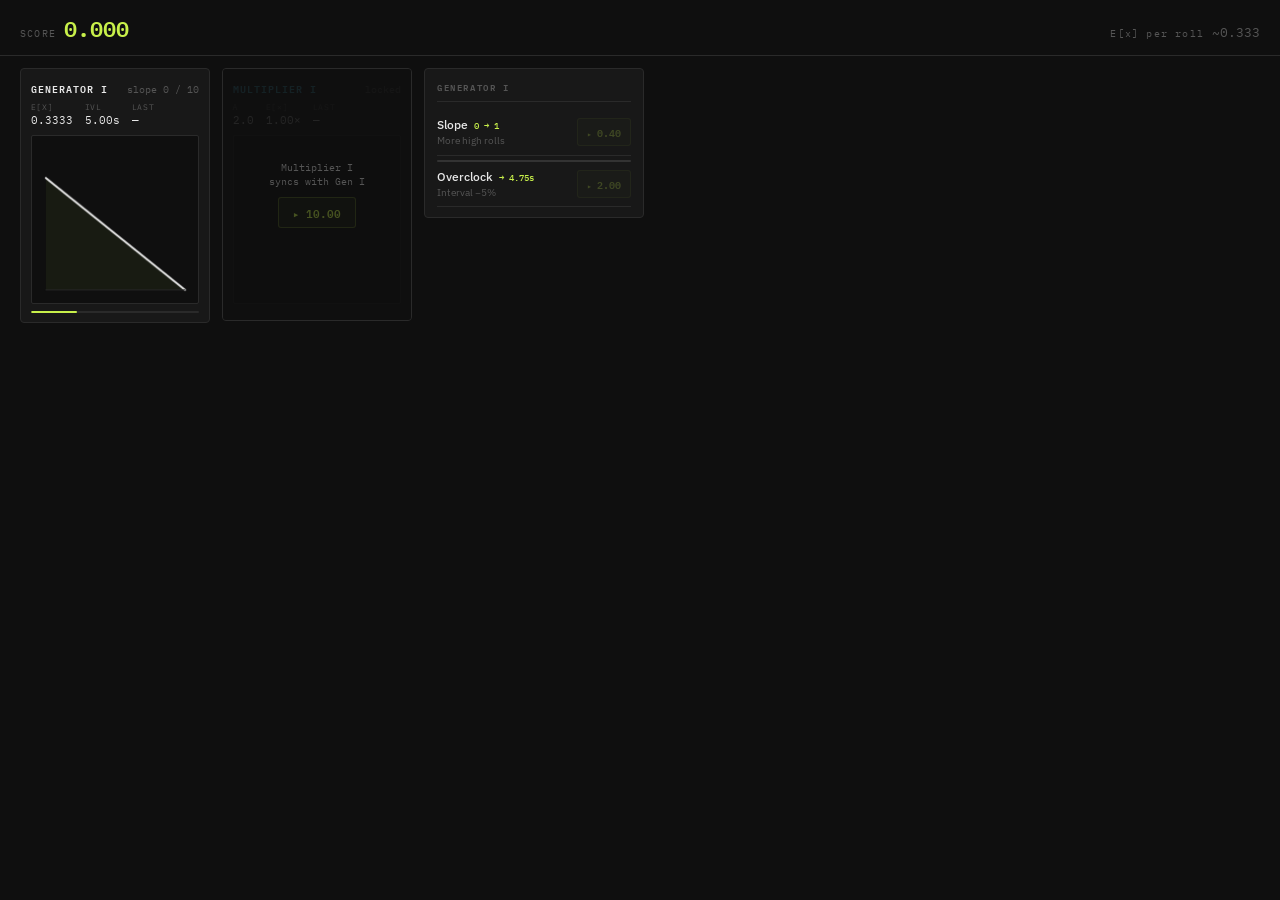
==== index.html @ d133bb8c "first commit" ====
<!DOCTYPE html>
<html lang="en">
<head>
  <meta charset="UTF-8">
  <meta name="viewport" content="width=device-width, initial-scale=1.0">
  <title>PDF Clicker</title>
  <link rel="stylesheet" href="style.css">
</head>
<body>

  <header>
    <div class="header-left">
      <span class="score-label">SCORE</span>
      <span id="score-val">0.000</span>
    </div>
    <div class="header-right">
      <span class="per-label">E[x] per roll</span>
      <span id="per-roll-val">~0.333</span>
    </div>
  </header>

  <main>

    <!-- Generator I -->
    <div class="gen-card">
      <div class="card-header">
        <span class="card-title">Generator I</span>
        <span class="card-sub" id="card-sub">slope 0/10</span>
      </div>
      <div class="card-stats">
        <div class="stat"><span class="stat-label">E[x]</span><span class="stat-val" id="stat-ev">0.333</span></div>
        <div class="stat"><span class="stat-label">ivl</span><span class="stat-val" id="stat-interval">5.0s</span></div>
        <div class="stat"><span class="stat-label">last</span><span class="stat-val" id="stat-last">—</span></div>
      </div>
      <canvas id="gen-canvas" class="gen-canvas"></canvas>
      <div class="timer-track"><div id="timer-bar" class="timer-fill"></div></div>
    </div>

    <!-- Multiplier I -->
    <div class="gen-card">
      <div class="card-header">
        <span class="card-title" style="color:var(--mult)">Multiplier I</span>
        <span class="card-sub" id="mult-sub">locked</span>
      </div>
      <div class="card-stats">
        <div class="stat"><span class="stat-label">α</span><span class="stat-val" id="mult-alpha">2.0</span></div>
        <div class="stat"><span class="stat-label">E[×]</span><span class="stat-val" id="mult-ev">1.00×</span></div>
        <div class="stat"><span class="stat-label">last</span><span class="stat-val" id="mult-last">—</span></div>
      </div>
      <canvas id="mult-canvas" class="gen-canvas"></canvas>
      <!-- no timer bar — synced to gen1 -->
      <div class="lock-overlay" id="lock-overlay">
        <div class="lock-label">Multiplier I<br>syncs with Gen I</div>
        <button class="lock-btn" id="btn-unlock-mult">▸ 10.00</button>
      </div>
    </div>

    <!-- Upgrades -->
    <div class="upgrades-panel" id="upgrades-panel">
      <div class="panel-title">Generator I</div>

      <div class="upgrade-row" id="upg-slope">
        <div class="upg-info">
          <div class="upg-name">Slope <span class="upg-step" id="upg-slope-step">0→1</span></div>
          <div class="upg-desc">More high rolls</div>
        </div>
        <button class="upg-btn" id="btn-slope"><span id="cost-slope">—</span></button>
      </div>

      <div class="upgrade-row" id="upg-speed">
        <div class="upg-info">
          <div class="upg-name">Overclock <span class="upg-step" id="upg-speed-step"></span></div>
          <div class="upg-desc">Interval −5%</div>
        </div>
        <button class="upg-btn" id="btn-speed"><span id="cost-speed">—</span></button>
      </div>

      <div id="ascension-wrap" class="ascension-wrap hidden">
        <div class="asc-title">⬡ ASCENSION READY</div>
        <div class="asc-desc">Slope maxed. Ready to ascend.</div>
        <button class="asc-btn" id="btn-ascend">ASCEND</button>
      </div>

      <!-- Multiplier upgrades, revealed on unlock -->
      <div id="mult-upgrades" class="hidden" style="margin-top:0.5rem; border-top:1px solid var(--border); padding-top:0.5rem;">
        <div class="panel-title" style="margin-bottom:0.4rem;">Multiplier I</div>
        <div class="upgrade-row" id="upg-mult-alpha">
          <div class="upg-info">
            <div class="upg-name">Skew α <span class="upg-step" id="upg-mult-alpha-step"></span></div>
            <div class="upg-desc">Higher avg multiplier</div>
          </div>
          <button class="upg-btn" id="btn-mult-alpha"><span id="cost-mult-alpha">—</span></button>
        </div>
      </div>

    </div>

  </main>

  <script src="game.js"></script>
</body>
</html>
---- style.css ----
@import url('https://fonts.googleapis.com/css2?family=IBM+Plex+Mono:wght@400;500;600&family=IBM+Plex+Sans:wght@300;400;500&display=swap');

:root {
  --bg:         #0f0f0f;
  --surface:    #181818;
  --surface2:   #1e1e1e;
  --border:     #2a2a2a;
  --border2:    #333;
  --text:       #e8e8e8;
  --muted:      #555;
  --accent:     #c8f04a;
  --accent-dim: rgba(200,240,74,0.07);
  --accent-mid: rgba(200,240,74,0.18);
  --gold:       #f0c84a;
  --gold-dim:   rgba(240,200,74,0.1);
  --mult:       #4ac8f0;
  --mult-dim:   rgba(74,200,240,0.07);
  --mult-mid:   rgba(74,200,240,0.18);
}

*, *::before, *::after { box-sizing: border-box; margin: 0; padding: 0; }

body {
  background: var(--bg);
  color: var(--text);
  font-family: 'IBM Plex Sans', sans-serif;
  height: 100vh;
  overflow: hidden;
  display: flex;
  flex-direction: column;
}

/* ── Header ── */
header {
  display: flex;
  justify-content: space-between;
  align-items: baseline;
  padding: 0.6rem 1.25rem;
  border-bottom: 1px solid var(--border);
  flex-shrink: 0;
}
.header-left, .header-right {
  display: flex;
  align-items: baseline;
  gap: 0.5rem;
}
.score-label, .per-label {
  font-family: 'IBM Plex Mono', monospace;
  font-size: 10px;
  letter-spacing: 0.12em;
  color: var(--muted);
}
#score-val {
  font-family: 'IBM Plex Mono', monospace;
  font-size: 22px;
  font-weight: 600;
  color: var(--accent);
  transition: color 0.1s;
}
#score-val.bump { color: #fff; }
#per-roll-val {
  font-family: 'IBM Plex Mono', monospace;
  font-size: 13px;
  color: var(--muted);
}

/* ── Main row ── */
main {
  display: flex;
  flex-direction: row;
  align-items: flex-start;
  gap: 0.75rem;
  padding: 0.75rem 1.25rem;
  flex: 1;
  overflow: hidden;
}

/* ── Shared card ── */
.gen-card {
  background: var(--surface);
  border: 1px solid var(--border);
  border-radius: 4px;
  padding: 0.6rem;
  flex-shrink: 0;
  position: relative;
  overflow: hidden;
  width: 190px;
}

.card-header {
  display: flex;
  justify-content: space-between;
  align-items: baseline;
  margin-bottom: 0.35rem;
}
.card-title {
  font-family: 'IBM Plex Mono', monospace;
  font-size: 10px;
  font-weight: 600;
  letter-spacing: 0.1em;
  text-transform: uppercase;
}
.card-sub {
  font-family: 'IBM Plex Mono', monospace;
  font-size: 10px;
  color: var(--muted);
}
.card-stats {
  display: flex;
  gap: 0.75rem;
  margin-bottom: 0.5rem;
  flex-wrap: wrap;
}
.stat { display: flex; flex-direction: column; gap: 1px; }
.stat-label {
  font-family: 'IBM Plex Mono', monospace;
  font-size: 8px;
  letter-spacing: 0.1em;
  text-transform: uppercase;
  color: var(--muted);
}
.stat-val {
  font-family: 'IBM Plex Mono', monospace;
  font-size: 11px;
}

/* Square canvas: fills card width, 1:1 */
.gen-canvas {
  display: block;
  width: 100%;
  aspect-ratio: 1;
  border: 1px solid var(--border);
  border-radius: 2px;
  background: var(--bg);
  margin-bottom: 0.4rem;
}

.timer-track {
  height: 2px;
  background: var(--border);
  border-radius: 1px;
  overflow: hidden;
}
.timer-fill {
  height: 100%;
  width: 0%;
  background: var(--accent);
  border-radius: 1px;
}

/* ── Lock overlay ── */
.lock-overlay {
  position: absolute;
  inset: 0;
  background: rgba(15,15,15,0.9);
  display: flex;
  flex-direction: column;
  align-items: center;
  justify-content: center;
  gap: 0.5rem;
}
.lock-overlay.hidden { display: none; }
.lock-label {
  font-family: 'IBM Plex Mono', monospace;
  font-size: 10px;
  color: var(--muted);
  text-align: center;
  line-height: 1.4;
}
.lock-btn {
  font-family: 'IBM Plex Mono', monospace;
  font-size: 11px;
  font-weight: 600;
  padding: 5px 14px;
  background: var(--accent-dim);
  color: var(--accent);
  border: 1px solid rgba(200,240,74,0.3);
  border-radius: 3px;
  cursor: pointer;
  transition: background 0.1s, transform 0.08s;
}
.lock-btn:hover { background: var(--accent-mid); }
.lock-btn:active { transform: scale(0.96); }
.lock-btn:disabled { opacity: 0.3; cursor: not-allowed; }

/* ── Upgrades panel ── */
.upgrades-panel {
  background: var(--surface);
  border: 1px solid var(--border);
  border-radius: 4px;
  padding: 0.6rem 0.75rem;
  flex-shrink: 0;
  width: 220px;
}

.panel-title {
  font-family: 'IBM Plex Mono', monospace;
  font-size: 9px;
  font-weight: 600;
  letter-spacing: 0.18em;
  text-transform: uppercase;
  color: var(--muted);
  margin-bottom: 0.5rem;
  padding-bottom: 0.4rem;
  border-bottom: 1px solid var(--border);
}

.upgrade-row {
  display: flex;
  align-items: center;
  justify-content: space-between;
  gap: 0.5rem;
  padding: 0.45rem 0;
  border-bottom: 1px solid var(--border);
  transition: opacity 0.2s;
}
.upgrade-row:last-of-type { border-bottom: none; }
.upgrade-row.maxed { opacity: 0.25; pointer-events: none; }

.upg-info { display: flex; flex-direction: column; gap: 2px; flex: 1; min-width: 0; }
.upg-name {
  font-size: 12px;
  font-weight: 500;
  display: flex;
  align-items: baseline;
  gap: 0.35rem;
  white-space: nowrap;
}
.upg-step {
  font-family: 'IBM Plex Mono', monospace;
  font-size: 9px;
  color: var(--accent);
}
.upg-desc { font-size: 10px; color: var(--muted); line-height: 1.3; }

.upg-btn {
  flex-shrink: 0;
  font-family: 'IBM Plex Mono', monospace;
  font-size: 10px;
  font-weight: 600;
  padding: 4px 9px;
  background: var(--accent-dim);
  color: var(--accent);
  border: 1px solid rgba(200,240,74,0.22);
  border-radius: 3px;
  cursor: pointer;
  min-width: 54px;
  text-align: center;
  transition: background 0.1s, border-color 0.1s, transform 0.08s, opacity 0.15s;
  white-space: nowrap;
}
.upg-btn:hover { background: var(--accent-mid); border-color: rgba(200,240,74,0.5); }
.upg-btn:active { transform: scale(0.96); }
.upg-btn:disabled { opacity: 0.22; cursor: not-allowed; transform: none; }
.upg-btn span::before { content: '▸ '; font-size: 8px; }

#mult-upgrades .upg-btn {
  background: var(--mult-dim);
  color: var(--mult);
  border-color: rgba(74,200,240,0.22);
}
#mult-upgrades .upg-btn:hover { background: var(--mult-mid); border-color: rgba(74,200,240,0.5); }
#mult-upgrades .upg-step { color: var(--mult); }

.slope-progress {
  height: 2px;
  background: var(--border2);
  border-radius: 1px;
  margin-top: 4px;
  overflow: hidden;
}
.slope-progress-fill {
  height: 100%;
  background: var(--accent);
  border-radius: 1px;
  transition: width 0.3s ease;
}

/* ── Ascension ── */
.ascension-wrap {
  margin-top: 0.5rem;
  padding: 0.6rem;
  border: 1px solid rgba(240,200,74,0.4);
  border-radius: 4px;
  background: var(--gold-dim);
  text-align: center;
}
.ascension-wrap.hidden { display: none; }
.asc-title {
  font-family: 'IBM Plex Mono', monospace;
  font-size: 9px;
  font-weight: 600;
  letter-spacing: 0.12em;
  color: var(--gold);
  margin-bottom: 0.3rem;
}
.asc-desc { font-size: 10px; color: var(--muted); line-height: 1.4; margin-bottom: 0.5rem; }
.asc-btn {
  font-family: 'IBM Plex Mono', monospace;
  font-size: 10px;
  font-weight: 600;
  letter-spacing: 0.08em;
  padding: 5px 16px;
  background: var(--gold-dim);
  color: var(--gold);
  border: 1px solid rgba(240,200,74,0.5);
  border-radius: 3px;
  cursor: pointer;
  transition: background 0.15s, transform 0.08s;
}
.asc-btn:hover { background: rgba(240,200,74,0.2); }
.asc-btn:active { transform: scale(0.97); }

.hidden { display: none !important; }
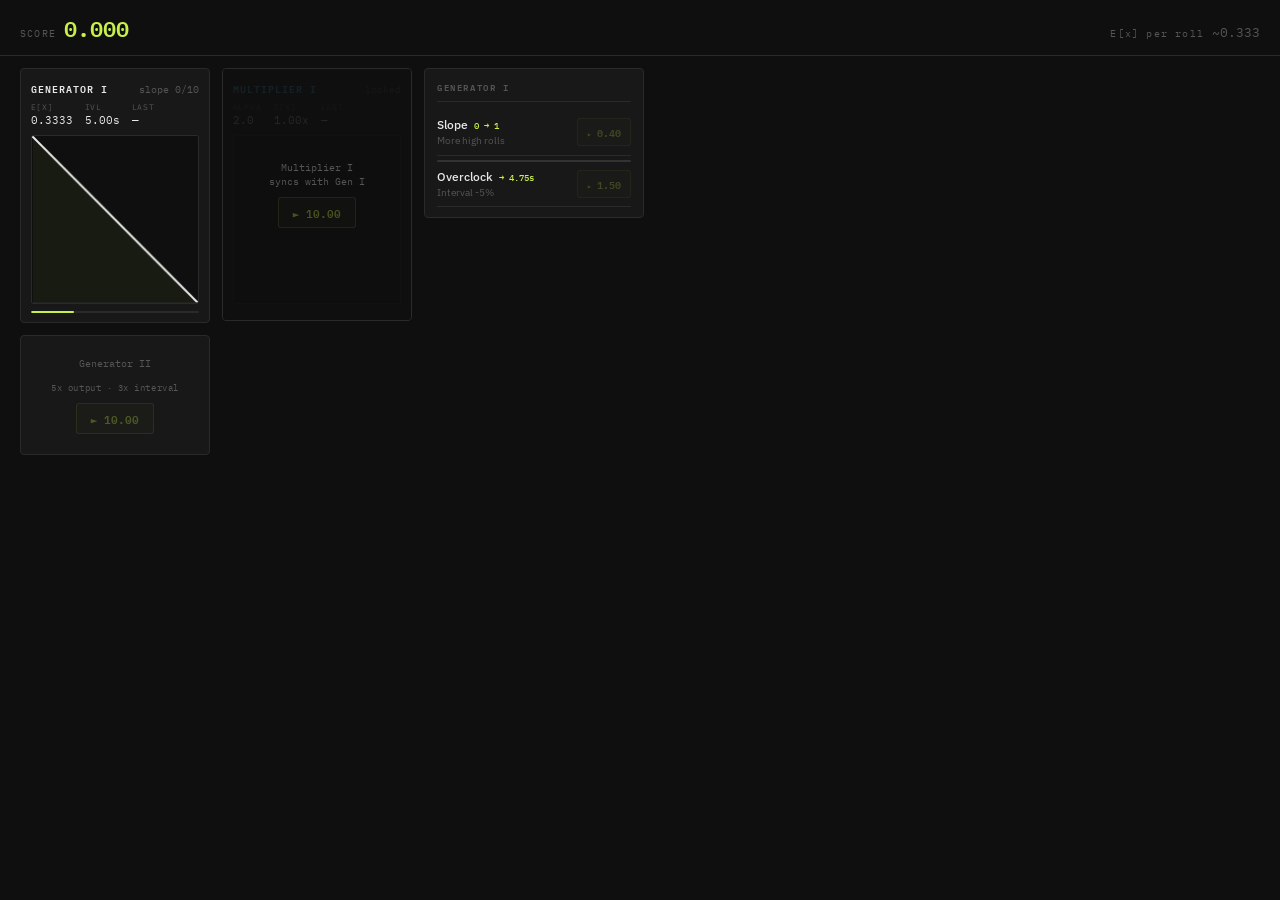
==== commit a020e30b: "Gen 2 and balancing- need to fix ascension" ====
--- a/index.html
+++ b/index.html
@@ -21,75 +21,158 @@
 
   <main>
 
-    <!-- Generator I -->
-    <div class="gen-card">
-      <div class="card-header">
-        <span class="card-title">Generator I</span>
-        <span class="card-sub" id="card-sub">slope 0/10</span>
+    <!-- COLUMN 1: Generator I + II -->
+    <div class="col">
+
+      <div class="gen-card">
+        <div class="card-header">
+          <span class="card-title">Generator I</span>
+          <span class="card-sub" id="card-sub">slope 0/10</span>
+        </div>
+        <div class="card-stats">
+          <div class="stat"><span class="stat-label">E[x]</span><span class="stat-val" id="stat-ev">0.333</span></div>
+          <div class="stat"><span class="stat-label">ivl</span><span class="stat-val" id="stat-interval">5.0s</span></div>
+          <div class="stat"><span class="stat-label">last</span><span class="stat-val" id="stat-last">—</span></div>
+        </div>
+        <canvas id="gen-canvas" class="gen-canvas"></canvas>
+        <div class="timer-track"><div id="timer-bar" class="timer-fill"></div></div>
       </div>
-      <div class="card-stats">
-        <div class="stat"><span class="stat-label">E[x]</span><span class="stat-val" id="stat-ev">0.333</span></div>
-        <div class="stat"><span class="stat-label">ivl</span><span class="stat-val" id="stat-interval">5.0s</span></div>
-        <div class="stat"><span class="stat-label">last</span><span class="stat-val" id="stat-last">—</span></div>
+
+      <div class="gen2-lock-panel" id="gen2-lock-panel">
+        <div class="lock-label" style="text-align:center; margin-bottom:0.3rem;">Generator II</div>
+        <div class="lock-sublabel">5x output · 3x interval</div>
+        <button class="lock-btn" id="btn-unlock-gen2">&#9658; 10.00</button>
       </div>
-      <canvas id="gen-canvas" class="gen-canvas"></canvas>
-      <div class="timer-track"><div id="timer-bar" class="timer-fill"></div></div>
+
+      <div class="gen-card hidden" id="gen2-card">
+        <div class="card-header">
+          <span class="card-title" style="color:var(--gen2)">Generator II</span>
+          <span class="card-sub" id="card2-sub">slope 0/10</span>
+        </div>
+        <div class="card-stats">
+          <div class="stat"><span class="stat-label">E[x]</span><span class="stat-val" id="stat2-ev">1.667</span></div>
+          <div class="stat"><span class="stat-label">ivl</span><span class="stat-val" id="stat2-interval">15.0s</span></div>
+          <div class="stat"><span class="stat-label">last</span><span class="stat-val" id="stat2-last">—</span></div>
+        </div>
+        <canvas id="gen2-canvas" class="gen-canvas"></canvas>
+        <div class="timer-track"><div id="timer-bar2" class="timer-fill" style="background:var(--gen2)"></div></div>
+      </div>
+
     </div>
 
-    <!-- Multiplier I -->
-    <div class="gen-card">
-      <div class="card-header">
-        <span class="card-title" style="color:var(--mult)">Multiplier I</span>
-        <span class="card-sub" id="mult-sub">locked</span>
+    <!-- COLUMN 2: Multiplier I + II -->
+    <div class="col">
+
+      <div class="gen-card">
+        <div class="card-header">
+          <span class="card-title" style="color:var(--mult)">Multiplier I</span>
+          <span class="card-sub" id="mult-sub">locked</span>
+        </div>
+        <div class="card-stats">
+          <div class="stat"><span class="stat-label">alpha</span><span class="stat-val" id="mult-alpha">2.0</span></div>
+          <div class="stat"><span class="stat-label">E[x]</span><span class="stat-val" id="mult-ev">1.00x</span></div>
+          <div class="stat"><span class="stat-label">last</span><span class="stat-val" id="mult-last">—</span></div>
+        </div>
+        <canvas id="mult-canvas" class="gen-canvas"></canvas>
+        <div class="lock-overlay" id="lock-overlay">
+          <div class="lock-label">Multiplier I<br>syncs with Gen I</div>
+          <button class="lock-btn" id="btn-unlock-mult">&#9658; 10.00</button>
+        </div>
       </div>
-      <div class="card-stats">
-        <div class="stat"><span class="stat-label">α</span><span class="stat-val" id="mult-alpha">2.0</span></div>
-        <div class="stat"><span class="stat-label">E[×]</span><span class="stat-val" id="mult-ev">1.00×</span></div>
-        <div class="stat"><span class="stat-label">last</span><span class="stat-val" id="mult-last">—</span></div>
+
+      <div class="gen-card hidden" id="mult2-card">
+        <div class="card-header">
+          <span class="card-title" style="color:var(--mult)">Multiplier II</span>
+          <span class="card-sub" id="mult2-sub">locked</span>
+        </div>
+        <div class="card-stats">
+          <div class="stat"><span class="stat-label">alpha</span><span class="stat-val" id="mult2-alpha">2.0</span></div>
+          <div class="stat"><span class="stat-label">E[x]</span><span class="stat-val" id="mult2-ev">1.00x</span></div>
+          <div class="stat"><span class="stat-label">last</span><span class="stat-val" id="mult2-last">—</span></div>
+        </div>
+        <canvas id="mult2-canvas" class="gen-canvas"></canvas>
+        <div class="lock-overlay" id="lock-overlay2">
+          <div class="lock-label">Multiplier II<br>syncs with Gen II</div>
+          <button class="lock-btn" id="btn-unlock-mult2">&#9658; 100.00</button>
+        </div>
       </div>
-      <canvas id="mult-canvas" class="gen-canvas"></canvas>
-      <!-- no timer bar — synced to gen1 -->
-      <div class="lock-overlay" id="lock-overlay">
-        <div class="lock-label">Multiplier I<br>syncs with Gen I</div>
-        <button class="lock-btn" id="btn-unlock-mult">▸ 10.00</button>
-      </div>
+
     </div>
 
-    <!-- Upgrades -->
-    <div class="upgrades-panel" id="upgrades-panel">
-      <div class="panel-title">Generator I</div>
+    <!-- COLUMN 3: Upgrades I + II -->
+    <div class="col">
 
-      <div class="upgrade-row" id="upg-slope">
-        <div class="upg-info">
-          <div class="upg-name">Slope <span class="upg-step" id="upg-slope-step">0→1</span></div>
-          <div class="upg-desc">More high rolls</div>
+      <div class="upgrades-panel" id="upgrades-panel">
+        <div class="panel-title">Generator I</div>
+
+        <div class="upgrade-row" id="upg-slope">
+          <div class="upg-info">
+            <div class="upg-name">Slope <span class="upg-step" id="upg-slope-step">0 to 1</span></div>
+            <div class="upg-desc">More high rolls</div>
+          </div>
+          <button class="upg-btn" id="btn-slope"><span id="cost-slope">—</span></button>
         </div>
-        <button class="upg-btn" id="btn-slope"><span id="cost-slope">—</span></button>
+
+        <div class="upgrade-row" id="upg-speed">
+          <div class="upg-info">
+            <div class="upg-name">Overclock <span class="upg-step" id="upg-speed-step"></span></div>
+            <div class="upg-desc">Interval -5%</div>
+          </div>
+          <button class="upg-btn" id="btn-speed"><span id="cost-speed">—</span></button>
+        </div>
+
+        <div id="ascension-wrap" class="ascension-wrap hidden">
+          <div class="asc-title">ASCENSION READY</div>
+          <div class="asc-desc">Slope maxed. Reset slope, raise curve to ^<span id="asc-power-preview">1.1</span>.</div>
+          <button class="asc-btn" id="btn-ascend">ASCEND</button>
+        </div>
+
+        <div id="mult-upgrades" class="hidden" style="margin-top:0.5rem; border-top:1px solid var(--border); padding-top:0.5rem;">
+          <div class="panel-title" style="margin-bottom:0.4rem;">Multiplier I</div>
+          <div class="upgrade-row" id="upg-mult-alpha">
+            <div class="upg-info">
+              <div class="upg-name">Skew alpha <span class="upg-step" id="upg-mult-alpha-step"></span></div>
+              <div class="upg-desc">Higher avg multiplier</div>
+            </div>
+            <button class="upg-btn" id="btn-mult-alpha"><span id="cost-mult-alpha">—</span></button>
+          </div>
+        </div>
       </div>
 
-      <div class="upgrade-row" id="upg-speed">
-        <div class="upg-info">
-          <div class="upg-name">Overclock <span class="upg-step" id="upg-speed-step"></span></div>
-          <div class="upg-desc">Interval −5%</div>
+      <div class="upgrades-panel hidden" id="upgrades2-panel">
+        <div class="panel-title" style="color:var(--gen2)">Generator II</div>
+
+        <div class="upgrade-row" id="upg-slope2">
+          <div class="upg-info">
+            <div class="upg-name">Slope <span class="upg-step" id="upg-slope2-step">0 to 1</span></div>
+            <div class="upg-desc">More high rolls</div>
+          </div>
+          <button class="upg-btn" id="btn-slope2"><span id="cost-slope2">—</span></button>
         </div>
-        <button class="upg-btn" id="btn-speed"><span id="cost-speed">—</span></button>
-      </div>
 
-      <div id="ascension-wrap" class="ascension-wrap hidden">
-        <div class="asc-title">⬡ ASCENSION READY</div>
-        <div class="asc-desc">Slope maxed. Ready to ascend.</div>
-        <button class="asc-btn" id="btn-ascend">ASCEND</button>
-      </div>
+        <div class="upgrade-row" id="upg-speed2">
+          <div class="upg-info">
+            <div class="upg-name">Overclock <span class="upg-step" id="upg-speed2-step"></span></div>
+            <div class="upg-desc">Interval -5%</div>
+          </div>
+          <button class="upg-btn" id="btn-speed2"><span id="cost-speed2">—</span></button>
+        </div>
 
-      <!-- Multiplier upgrades, revealed on unlock -->
-      <div id="mult-upgrades" class="hidden" style="margin-top:0.5rem; border-top:1px solid var(--border); padding-top:0.5rem;">
-        <div class="panel-title" style="margin-bottom:0.4rem;">Multiplier I</div>
-        <div class="upgrade-row" id="upg-mult-alpha">
-          <div class="upg-info">
-            <div class="upg-name">Skew α <span class="upg-step" id="upg-mult-alpha-step"></span></div>
-            <div class="upg-desc">Higher avg multiplier</div>
+        <div id="ascension2-wrap" class="ascension-wrap hidden">
+          <div class="asc-title">ASCENSION READY</div>
+          <div class="asc-desc">Slope maxed. Reset slope, raise curve to ^<span id="asc2-power-preview">1.1</span>.</div>
+          <button class="asc-btn" id="btn-ascend2">ASCEND</button>
+        </div>
+
+        <div id="mult2-upgrades" class="hidden" style="margin-top:0.5rem; border-top:1px solid var(--border); padding-top:0.5rem;">
+          <div class="panel-title" style="margin-bottom:0.4rem;">Multiplier II</div>
+          <div class="upgrade-row" id="upg-mult-alpha2">
+            <div class="upg-info">
+              <div class="upg-name">Skew alpha <span class="upg-step" id="upg-mult-alpha2-step"></span></div>
+              <div class="upg-desc">Higher avg multiplier</div>
+            </div>
+            <button class="upg-btn" id="btn-mult-alpha2"><span id="cost-mult-alpha2">—</span></button>
           </div>
-          <button class="upg-btn" id="btn-mult-alpha"><span id="cost-mult-alpha">—</span></button>
         </div>
       </div>
 
--- a/style.css
+++ b/style.css
@@ -16,6 +16,8 @@
   --mult:       #4ac8f0;
   --mult-dim:   rgba(74,200,240,0.07);
   --mult-mid:   rgba(74,200,240,0.18);
+  --gen2:       #f07a4a;
+  --gen2-dim:   rgba(240,122,74,0.07);
 }
 
 *, *::before, *::after { box-sizing: border-box; margin: 0; padding: 0; }
@@ -72,7 +74,15 @@
   gap: 0.75rem;
   padding: 0.75rem 1.25rem;
   flex: 1;
-  overflow: hidden;
+  overflow: auto;
+}
+
+/* ── Column wrappers ── */
+.col {
+  display: flex;
+  flex-direction: column;
+  gap: 0.75rem;
+  flex-shrink: 0;
 }
 
 /* ── Shared card ── */
@@ -311,4 +321,29 @@
 .asc-btn:hover { background: rgba(240,200,74,0.2); }
 .asc-btn:active { transform: scale(0.97); }
 
+/* ── Gen 2 lock panel ── */
+.gen2-lock-panel {
+  background: var(--surface);
+  border: 1px solid var(--border);
+  border-radius: 4px;
+  padding: 0.75rem 1rem;
+  flex-shrink: 0;
+  width: 190px;
+  display: flex;
+  flex-direction: column;
+  align-items: center;
+  justify-content: center;
+  gap: 0.4rem;
+  min-height: 120px;
+}
+.gen2-lock-panel.hidden { display: none; }
+.lock-sublabel {
+  font-family: 'IBM Plex Mono', monospace;
+  font-size: 9px;
+  color: var(--muted);
+  letter-spacing: 0.06em;
+  text-align: center;
+  margin-bottom: 0.2rem;
+}
+
 .hidden { display: none !important; }
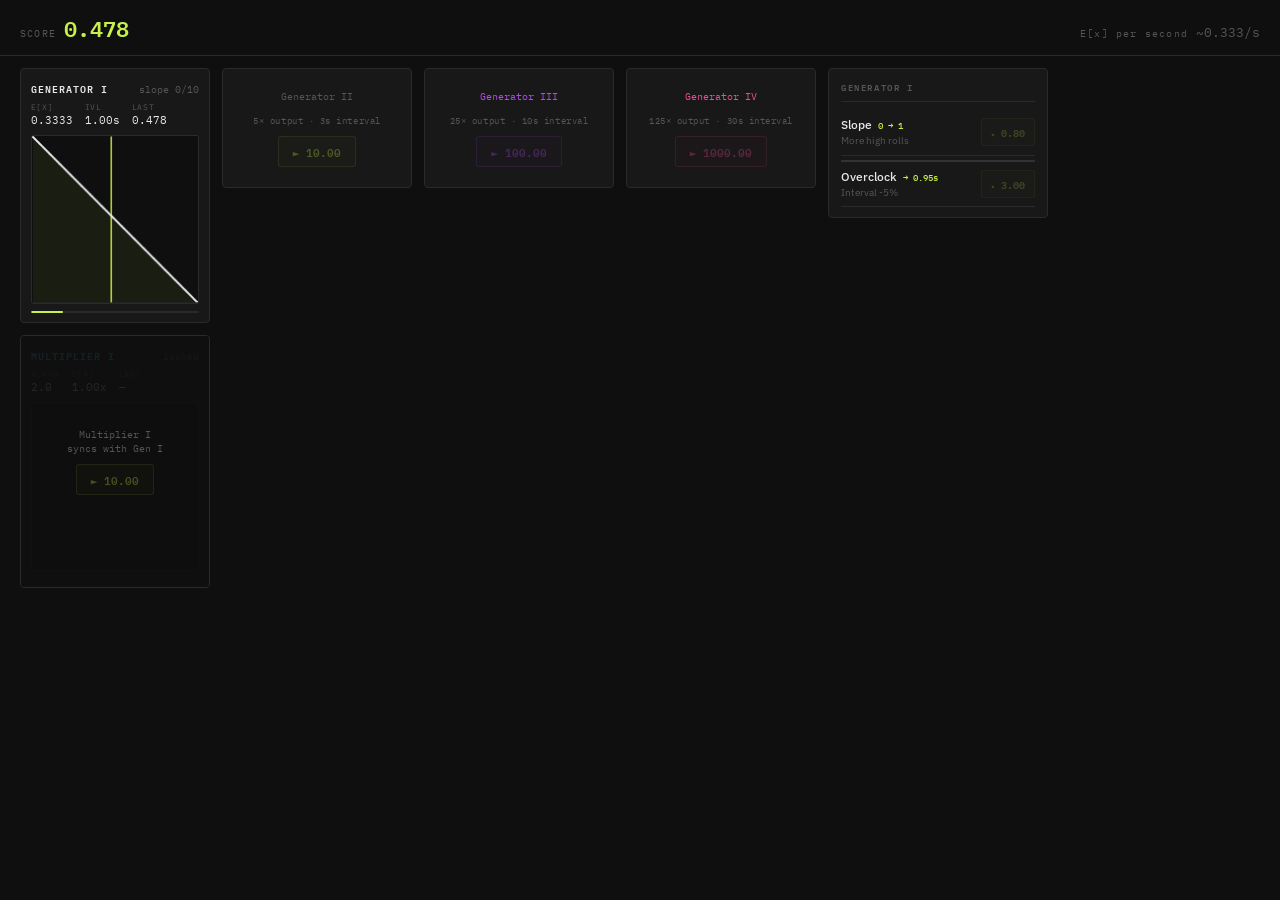
==== commit 44a175e9: "Homemade rework- basic generator purchases and level upgrades" ====
--- a/index.html
+++ b/index.html
@@ -14,16 +14,15 @@
       <span id="score-val">0.000</span>
     </div>
     <div class="header-right">
-      <span class="per-label">E[x] per roll</span>
-      <span id="per-roll-val">~0.333</span>
+      <span class="per-label">E[x] per second</span>
+      <span id="per-roll-val">~0.333/s</span>
     </div>
   </header>
 
   <main>
 
-    <!-- COLUMN 1: Generator I + II -->
-    <div class="col">
-
+    <!-- COLUMN 1: Generator I + Multiplier I -->
+    <div class="col">
       <div class="gen-card">
         <div class="card-header">
           <span class="card-title">Generator I</span>
@@ -31,37 +30,12 @@
         </div>
         <div class="card-stats">
           <div class="stat"><span class="stat-label">E[x]</span><span class="stat-val" id="stat-ev">0.333</span></div>
-          <div class="stat"><span class="stat-label">ivl</span><span class="stat-val" id="stat-interval">5.0s</span></div>
+          <div class="stat"><span class="stat-label">ivl</span><span class="stat-val" id="stat-interval">1.0s</span></div>
           <div class="stat"><span class="stat-label">last</span><span class="stat-val" id="stat-last">—</span></div>
         </div>
         <canvas id="gen-canvas" class="gen-canvas"></canvas>
         <div class="timer-track"><div id="timer-bar" class="timer-fill"></div></div>
       </div>
-
-      <div class="gen2-lock-panel" id="gen2-lock-panel">
-        <div class="lock-label" style="text-align:center; margin-bottom:0.3rem;">Generator II</div>
-        <div class="lock-sublabel">5x output · 3x interval</div>
-        <button class="lock-btn" id="btn-unlock-gen2">&#9658; 10.00</button>
-      </div>
-
-      <div class="gen-card hidden" id="gen2-card">
-        <div class="card-header">
-          <span class="card-title" style="color:var(--gen2)">Generator II</span>
-          <span class="card-sub" id="card2-sub">slope 0/10</span>
-        </div>
-        <div class="card-stats">
-          <div class="stat"><span class="stat-label">E[x]</span><span class="stat-val" id="stat2-ev">1.667</span></div>
-          <div class="stat"><span class="stat-label">ivl</span><span class="stat-val" id="stat2-interval">15.0s</span></div>
-          <div class="stat"><span class="stat-label">last</span><span class="stat-val" id="stat2-last">—</span></div>
-        </div>
-        <canvas id="gen2-canvas" class="gen-canvas"></canvas>
-        <div class="timer-track"><div id="timer-bar2" class="timer-fill" style="background:var(--gen2)"></div></div>
-      </div>
-
-    </div>
-
-    <!-- COLUMN 2: Multiplier I + II -->
-    <div class="col">
 
       <div class="gen-card">
         <div class="card-header">
@@ -79,6 +53,29 @@
           <button class="lock-btn" id="btn-unlock-mult">&#9658; 10.00</button>
         </div>
       </div>
+    </div>
+
+    <!-- COLUMN 2: Generator II + Multiplier II -->
+    <div class="col">
+      <div class="gen2-lock-panel" id="gen2-lock-panel">
+        <div class="lock-label" style="text-align:center;margin-bottom:0.3rem">Generator II</div>
+        <div class="lock-sublabel">5× output · 3s interval</div>
+        <button class="lock-btn" id="btn-unlock-gen2">&#9658; 10.00</button>
+      </div>
+
+      <div class="gen-card hidden" id="gen2-card">
+        <div class="card-header">
+          <span class="card-title" style="color:var(--gen2)">Generator II</span>
+          <span class="card-sub" id="card2-sub">slope 0/10</span>
+        </div>
+        <div class="card-stats">
+          <div class="stat"><span class="stat-label">E[x]</span><span class="stat-val" id="stat2-ev">0.833</span></div>
+          <div class="stat"><span class="stat-label">ivl</span><span class="stat-val" id="stat2-interval">3.0s</span></div>
+          <div class="stat"><span class="stat-label">last</span><span class="stat-val" id="stat2-last">—</span></div>
+        </div>
+        <canvas id="gen2-canvas" class="gen-canvas"></canvas>
+        <div class="timer-track"><div id="timer-bar2" class="timer-fill" style="background:var(--gen2)"></div></div>
+      </div>
 
       <div class="gen-card hidden" id="mult2-card">
         <div class="card-header">
@@ -96,15 +93,92 @@
           <button class="lock-btn" id="btn-unlock-mult2">&#9658; 100.00</button>
         </div>
       </div>
-
-    </div>
-
-    <!-- COLUMN 3: Upgrades I + II -->
-    <div class="col">
-
+    </div>
+
+    <!-- COLUMN 3: Generator III + Multiplier III -->
+    <div class="col">
+      <div class="gen2-lock-panel" id="gen3-lock-panel">
+        <div class="lock-label" style="text-align:center;margin-bottom:0.3rem;color:var(--gen3)">Generator III</div>
+        <div class="lock-sublabel">25× output · 10s interval</div>
+        <button class="lock-btn" id="btn-unlock-gen3" style="color:var(--gen3);border-color:rgba(176,74,240,0.4);background:rgba(176,74,240,0.07)">&#9658; 100.00</button>
+      </div>
+
+      <div class="gen-card hidden" id="gen3-card">
+        <div class="card-header">
+          <span class="card-title" style="color:var(--gen3)">Generator III</span>
+          <span class="card-sub" id="card3-sub">slope 0/10</span>
+        </div>
+        <div class="card-stats">
+          <div class="stat"><span class="stat-label">E[x]</span><span class="stat-val" id="stat3-ev">2.083</span></div>
+          <div class="stat"><span class="stat-label">ivl</span><span class="stat-val" id="stat3-interval">10.0s</span></div>
+          <div class="stat"><span class="stat-label">last</span><span class="stat-val" id="stat3-last">—</span></div>
+        </div>
+        <canvas id="gen3-canvas" class="gen-canvas"></canvas>
+        <div class="timer-track"><div id="timer-bar3" class="timer-fill" style="background:var(--gen3)"></div></div>
+      </div>
+
+      <div class="gen-card hidden" id="mult3-card">
+        <div class="card-header">
+          <span class="card-title" style="color:var(--mult)">Multiplier III</span>
+          <span class="card-sub" id="mult3-sub">locked</span>
+        </div>
+        <div class="card-stats">
+          <div class="stat"><span class="stat-label">alpha</span><span class="stat-val" id="mult3-alpha">2.0</span></div>
+          <div class="stat"><span class="stat-label">E[x]</span><span class="stat-val" id="mult3-ev">1.00x</span></div>
+          <div class="stat"><span class="stat-label">last</span><span class="stat-val" id="mult3-last">—</span></div>
+        </div>
+        <canvas id="mult3-canvas" class="gen-canvas"></canvas>
+        <div class="lock-overlay" id="lock-overlay3">
+          <div class="lock-label">Multiplier III<br>syncs with Gen III</div>
+          <button class="lock-btn" id="btn-unlock-mult3">&#9658; 1000.00</button>
+        </div>
+      </div>
+    </div>
+
+    <!-- COLUMN 4: Generator IV + Multiplier IV -->
+    <div class="col">
+      <div class="gen2-lock-panel" id="gen4-lock-panel">
+        <div class="lock-label" style="text-align:center;margin-bottom:0.3rem;color:var(--gen4)">Generator IV</div>
+        <div class="lock-sublabel">125× output · 30s interval</div>
+        <button class="lock-btn" id="btn-unlock-gen4" style="color:var(--gen4);border-color:rgba(240,74,154,0.4);background:rgba(240,74,154,0.07)">&#9658; 1000.00</button>
+      </div>
+
+      <div class="gen-card hidden" id="gen4-card">
+        <div class="card-header">
+          <span class="card-title" style="color:var(--gen4)">Generator IV</span>
+          <span class="card-sub" id="card4-sub">slope 0/10</span>
+        </div>
+        <div class="card-stats">
+          <div class="stat"><span class="stat-label">E[x]</span><span class="stat-val" id="stat4-ev">5.208</span></div>
+          <div class="stat"><span class="stat-label">ivl</span><span class="stat-val" id="stat4-interval">30.0s</span></div>
+          <div class="stat"><span class="stat-label">last</span><span class="stat-val" id="stat4-last">—</span></div>
+        </div>
+        <canvas id="gen4-canvas" class="gen-canvas"></canvas>
+        <div class="timer-track"><div id="timer-bar4" class="timer-fill" style="background:var(--gen4)"></div></div>
+      </div>
+
+      <div class="gen-card hidden" id="mult4-card">
+        <div class="card-header">
+          <span class="card-title" style="color:var(--mult)">Multiplier IV</span>
+          <span class="card-sub" id="mult4-sub">locked</span>
+        </div>
+        <div class="card-stats">
+          <div class="stat"><span class="stat-label">alpha</span><span class="stat-val" id="mult4-alpha">2.0</span></div>
+          <div class="stat"><span class="stat-label">E[x]</span><span class="stat-val" id="mult4-ev">1.00x</span></div>
+          <div class="stat"><span class="stat-label">last</span><span class="stat-val" id="mult4-last">—</span></div>
+        </div>
+        <canvas id="mult4-canvas" class="gen-canvas"></canvas>
+        <div class="lock-overlay" id="lock-overlay4">
+          <div class="lock-label">Multiplier IV<br>syncs with Gen IV</div>
+          <button class="lock-btn" id="btn-unlock-mult4">&#9658; 10000.00</button>
+        </div>
+      </div>
+    </div>
+
+    <!-- COLUMN 5: Upgrades I + II -->
+    <div class="col">
       <div class="upgrades-panel" id="upgrades-panel">
         <div class="panel-title">Generator I</div>
-
         <div class="upgrade-row" id="upg-slope">
           <div class="upg-info">
             <div class="upg-name">Slope <span class="upg-step" id="upg-slope-step">0 to 1</span></div>
@@ -112,7 +186,6 @@
           </div>
           <button class="upg-btn" id="btn-slope"><span id="cost-slope">—</span></button>
         </div>
-
         <div class="upgrade-row" id="upg-speed">
           <div class="upg-info">
             <div class="upg-name">Overclock <span class="upg-step" id="upg-speed-step"></span></div>
@@ -120,15 +193,13 @@
           </div>
           <button class="upg-btn" id="btn-speed"><span id="cost-speed">—</span></button>
         </div>
-
         <div id="ascension-wrap" class="ascension-wrap hidden">
           <div class="asc-title">ASCENSION READY</div>
-          <div class="asc-desc">Slope maxed. Reset slope, raise curve to ^<span id="asc-power-preview">1.1</span>.</div>
+          <div class="asc-desc">Slope maxed. Reset slope, raise curve.</div>
           <button class="asc-btn" id="btn-ascend">ASCEND</button>
         </div>
-
-        <div id="mult-upgrades" class="hidden" style="margin-top:0.5rem; border-top:1px solid var(--border); padding-top:0.5rem;">
-          <div class="panel-title" style="margin-bottom:0.4rem;">Multiplier I</div>
+        <div id="mult-upgrades" class="hidden" style="margin-top:0.5rem;border-top:1px solid var(--border);padding-top:0.5rem">
+          <div class="panel-title" style="margin-bottom:0.4rem">Multiplier I</div>
           <div class="upgrade-row" id="upg-mult-alpha">
             <div class="upg-info">
               <div class="upg-name">Skew alpha <span class="upg-step" id="upg-mult-alpha-step"></span></div>
@@ -141,7 +212,6 @@
 
       <div class="upgrades-panel hidden" id="upgrades2-panel">
         <div class="panel-title" style="color:var(--gen2)">Generator II</div>
-
         <div class="upgrade-row" id="upg-slope2">
           <div class="upg-info">
             <div class="upg-name">Slope <span class="upg-step" id="upg-slope2-step">0 to 1</span></div>
@@ -149,7 +219,6 @@
           </div>
           <button class="upg-btn" id="btn-slope2"><span id="cost-slope2">—</span></button>
         </div>
-
         <div class="upgrade-row" id="upg-speed2">
           <div class="upg-info">
             <div class="upg-name">Overclock <span class="upg-step" id="upg-speed2-step"></span></div>
@@ -157,15 +226,13 @@
           </div>
           <button class="upg-btn" id="btn-speed2"><span id="cost-speed2">—</span></button>
         </div>
-
         <div id="ascension2-wrap" class="ascension-wrap hidden">
           <div class="asc-title">ASCENSION READY</div>
-          <div class="asc-desc">Slope maxed. Reset slope, raise curve to ^<span id="asc2-power-preview">1.1</span>.</div>
+          <div class="asc-desc">Slope maxed. Reset slope, raise curve.</div>
           <button class="asc-btn" id="btn-ascend2">ASCEND</button>
         </div>
-
-        <div id="mult2-upgrades" class="hidden" style="margin-top:0.5rem; border-top:1px solid var(--border); padding-top:0.5rem;">
-          <div class="panel-title" style="margin-bottom:0.4rem;">Multiplier II</div>
+        <div id="mult2-upgrades" class="hidden" style="margin-top:0.5rem;border-top:1px solid var(--border);padding-top:0.5rem">
+          <div class="panel-title" style="margin-bottom:0.4rem">Multiplier II</div>
           <div class="upgrade-row" id="upg-mult-alpha2">
             <div class="upg-info">
               <div class="upg-name">Skew alpha <span class="upg-step" id="upg-mult-alpha2-step"></span></div>
@@ -175,7 +242,75 @@
           </div>
         </div>
       </div>
-
+    </div>
+
+    <!-- COLUMN 6: Upgrades III + IV -->
+    <div class="col">
+      <div class="upgrades-panel hidden" id="upgrades3-panel">
+        <div class="panel-title" style="color:var(--gen3)">Generator III</div>
+        <div class="upgrade-row" id="upg-slope3">
+          <div class="upg-info">
+            <div class="upg-name">Slope <span class="upg-step" id="upg-slope3-step">0 to 1</span></div>
+            <div class="upg-desc">More high rolls</div>
+          </div>
+          <button class="upg-btn" id="btn-slope3"><span id="cost-slope3">—</span></button>
+        </div>
+        <div class="upgrade-row" id="upg-speed3">
+          <div class="upg-info">
+            <div class="upg-name">Overclock <span class="upg-step" id="upg-speed3-step"></span></div>
+            <div class="upg-desc">Interval -5%</div>
+          </div>
+          <button class="upg-btn" id="btn-speed3"><span id="cost-speed3">—</span></button>
+        </div>
+        <div id="ascension3-wrap" class="ascension-wrap hidden">
+          <div class="asc-title">ASCENSION READY</div>
+          <div class="asc-desc">Slope maxed. Reset slope, raise curve.</div>
+          <button class="asc-btn" id="btn-ascend3">ASCEND</button>
+        </div>
+        <div id="mult3-upgrades" class="hidden" style="margin-top:0.5rem;border-top:1px solid var(--border);padding-top:0.5rem">
+          <div class="panel-title" style="margin-bottom:0.4rem">Multiplier III</div>
+          <div class="upgrade-row" id="upg-mult-alpha3">
+            <div class="upg-info">
+              <div class="upg-name">Skew alpha <span class="upg-step" id="upg-mult-alpha3-step"></span></div>
+              <div class="upg-desc">Higher avg multiplier</div>
+            </div>
+            <button class="upg-btn" id="btn-mult-alpha3"><span id="cost-mult-alpha3">—</span></button>
+          </div>
+        </div>
+      </div>
+
+      <div class="upgrades-panel hidden" id="upgrades4-panel">
+        <div class="panel-title" style="color:var(--gen4)">Generator IV</div>
+        <div class="upgrade-row" id="upg-slope4">
+          <div class="upg-info">
+            <div class="upg-name">Slope <span class="upg-step" id="upg-slope4-step">0 to 1</span></div>
+            <div class="upg-desc">More high rolls</div>
+          </div>
+          <button class="upg-btn" id="btn-slope4"><span id="cost-slope4">—</span></button>
+        </div>
+        <div class="upgrade-row" id="upg-speed4">
+          <div class="upg-info">
+            <div class="upg-name">Overclock <span class="upg-step" id="upg-speed4-step"></span></div>
+            <div class="upg-desc">Interval -5%</div>
+          </div>
+          <button class="upg-btn" id="btn-speed4"><span id="cost-speed4">—</span></button>
+        </div>
+        <div id="ascension4-wrap" class="ascension-wrap hidden">
+          <div class="asc-title">ASCENSION READY</div>
+          <div class="asc-desc">Slope maxed. Reset slope, raise curve.</div>
+          <button class="asc-btn" id="btn-ascend4">ASCEND</button>
+        </div>
+        <div id="mult4-upgrades" class="hidden" style="margin-top:0.5rem;border-top:1px solid var(--border);padding-top:0.5rem">
+          <div class="panel-title" style="margin-bottom:0.4rem">Multiplier IV</div>
+          <div class="upgrade-row" id="upg-mult-alpha4">
+            <div class="upg-info">
+              <div class="upg-name">Skew alpha <span class="upg-step" id="upg-mult-alpha4-step"></span></div>
+              <div class="upg-desc">Higher avg multiplier</div>
+            </div>
+            <button class="upg-btn" id="btn-mult-alpha4"><span id="cost-mult-alpha4">—</span></button>
+          </div>
+        </div>
+      </div>
     </div>
 
   </main>
--- a/style.css
+++ b/style.css
@@ -17,7 +17,11 @@
   --mult-dim:   rgba(74,200,240,0.07);
   --mult-mid:   rgba(74,200,240,0.18);
   --gen2:       #f07a4a;
+  --gen3:       #b04af0;
+  --gen4:       #f04a9a;
   --gen2-dim:   rgba(240,122,74,0.07);
+  --gen3-dim:   rgba(176,74,240,0.07);
+  --gen4-dim:   rgba(240,74,154,0.07);
 }
 
 *, *::before, *::after { box-sizing: border-box; margin: 0; padding: 0; }
